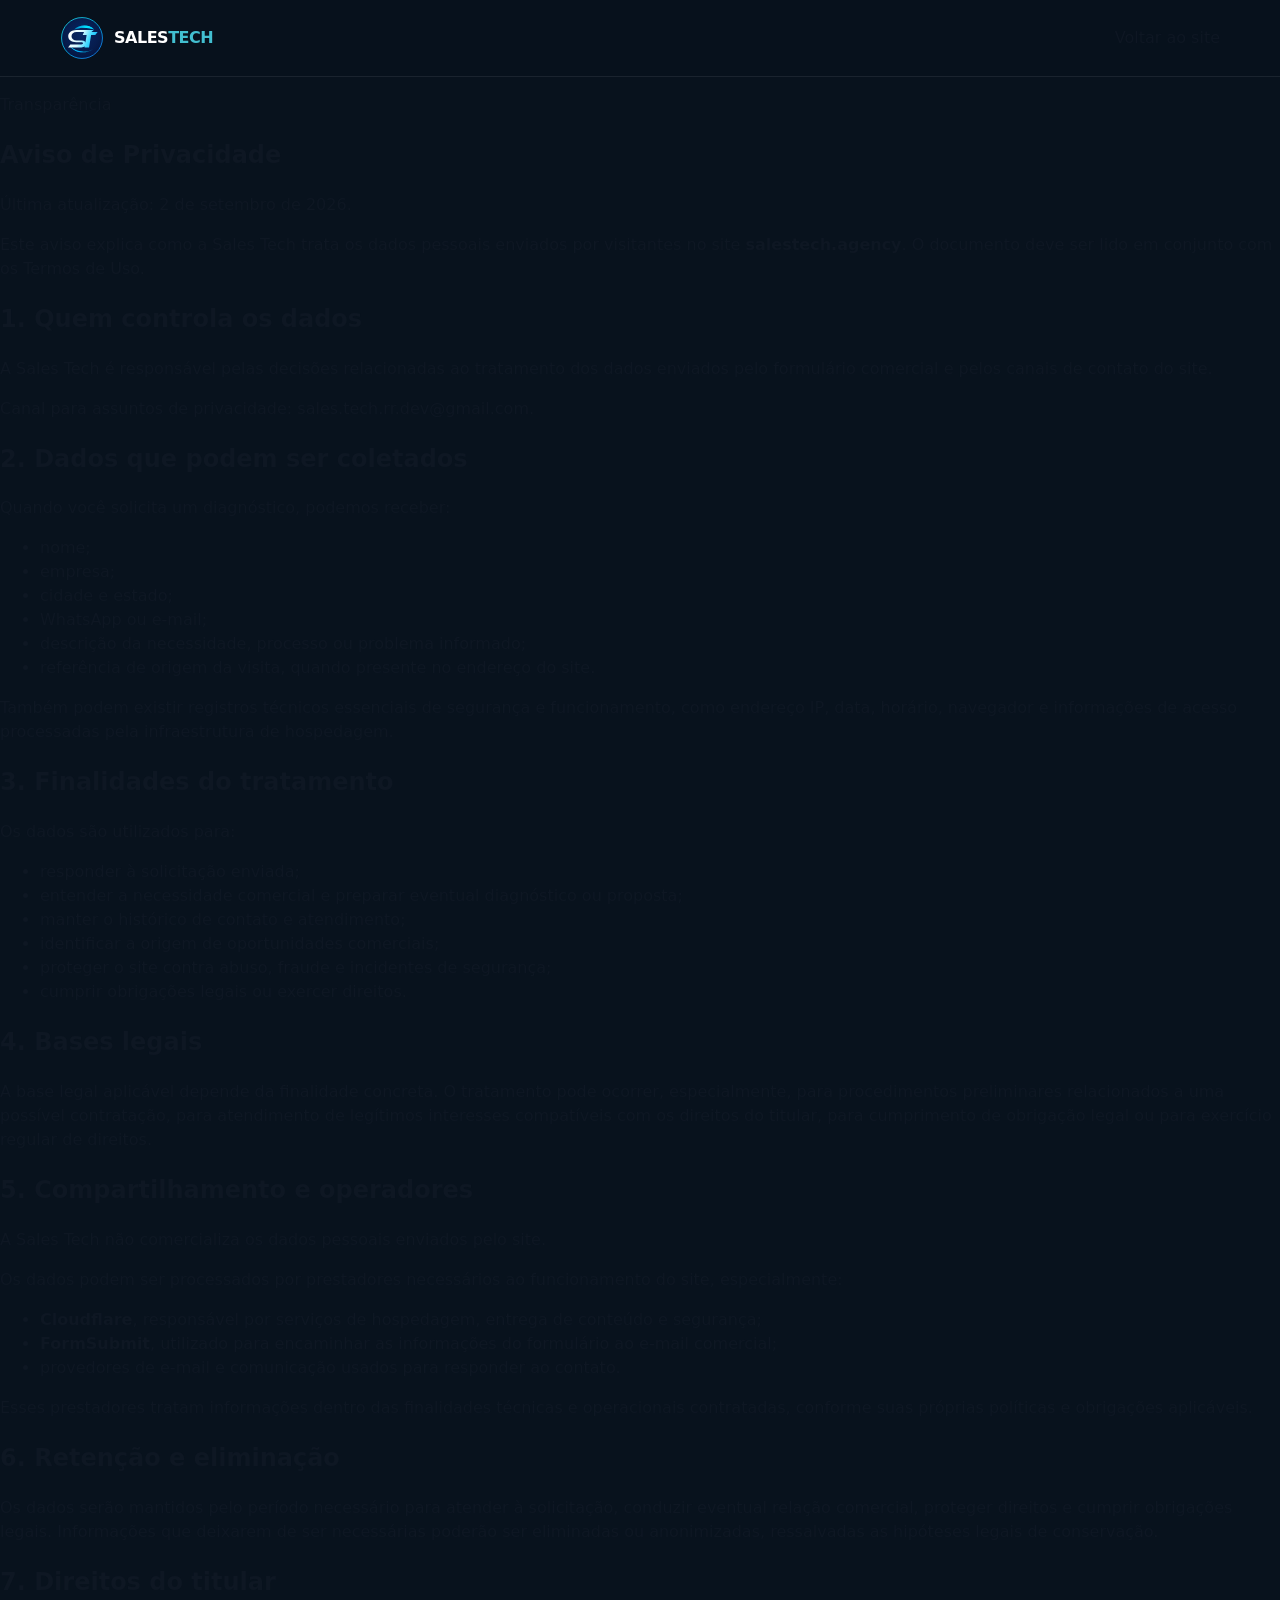
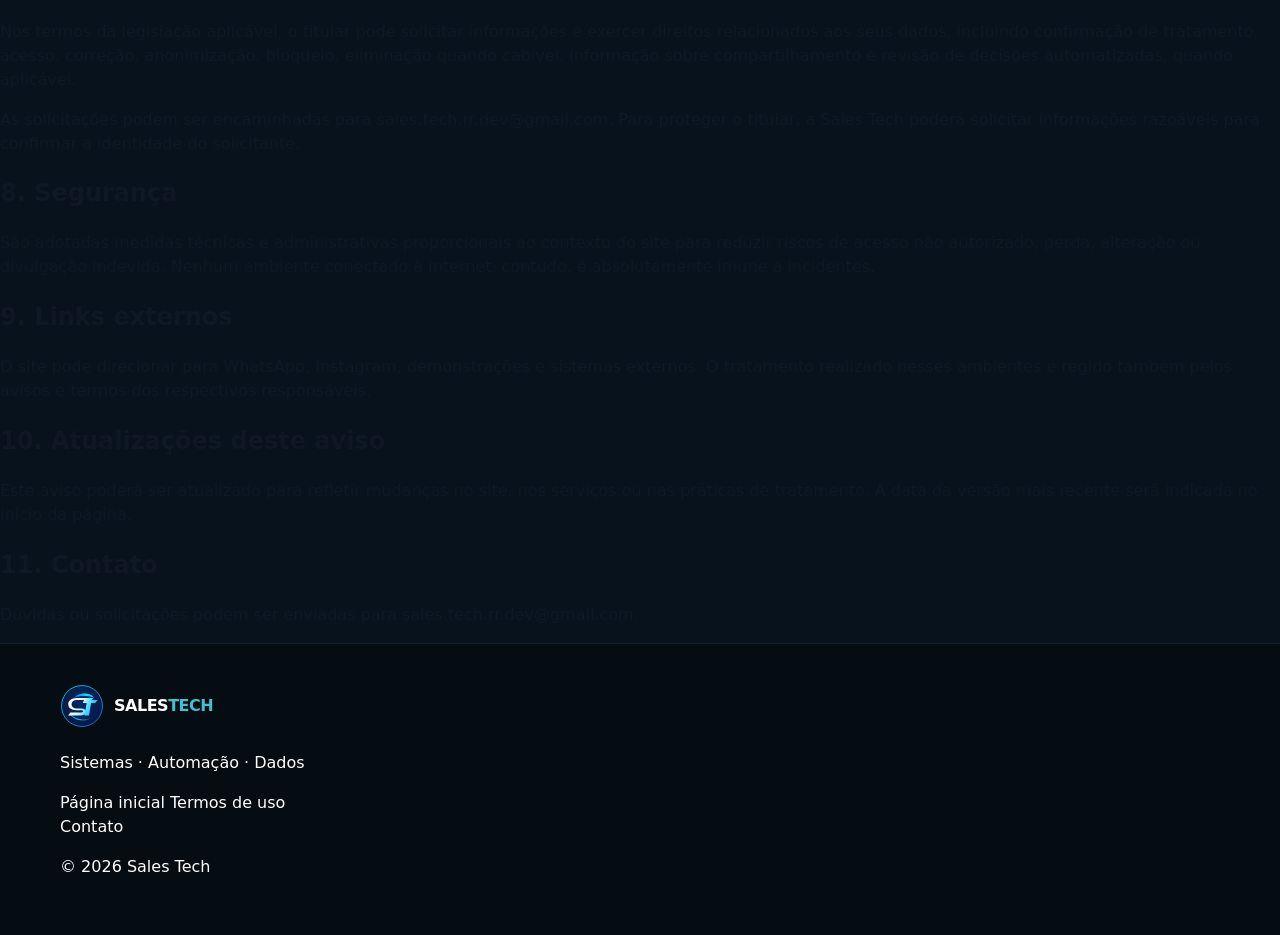
==== privacidade.html @ 94f6710d "feat: add privacy notice for commercial form" ====
<!doctype html>
<html lang="pt-BR">
<head>
  <meta charset="utf-8">
  <meta name="viewport" content="width=device-width,initial-scale=1">
  <title>Aviso de Privacidade — Sales Tech</title>
  <meta name="description" content="Aviso de Privacidade do site da Sales Tech.">
  <meta name="theme-color" content="#07131f">
  <link rel="canonical" href="https://salestech.agency/privacidade.html">
  <link rel="icon" href="assets/logo-st.svg" type="image/svg+xml">
  <link rel="stylesheet" href="styles.css">
</head>
<body class="legal-body">
  <header class="header legal-header">
    <div class="wrap nav">
      <a class="brand" href="index.html" aria-label="Sales Tech — página inicial">
        <span class="brand-logo" aria-hidden="true"></span>
        <span>SALES<span>TECH</span></span>
      </a>
      <a class="legal-back" href="index.html">Voltar ao site</a>
    </div>
  </header>

  <main class="legal-main">
    <article class="legal-content">
      <p class="eyebrow dark-eyebrow">Transparência</p>
      <h1>Aviso de Privacidade</h1>
      <p class="updated">Última atualização: 2 de setembro de 2026.</p>

      <p>Este aviso explica como a Sales Tech trata os dados pessoais enviados por visitantes no site <strong>salestech.agency</strong>. O documento deve ser lido em conjunto com os Termos de Uso.</p>

      <h2>1. Quem controla os dados</h2>
      <p>A Sales Tech é responsável pelas decisões relacionadas ao tratamento dos dados enviados pelo formulário comercial e pelos canais de contato do site.</p>
      <p>Canal para assuntos de privacidade: <a href="mailto:sales.tech.rr.dev@gmail.com">sales.tech.rr.dev@gmail.com</a>.</p>

      <h2>2. Dados que podem ser coletados</h2>
      <p>Quando você solicita um diagnóstico, podemos receber:</p>
      <ul>
        <li>nome;</li>
        <li>empresa;</li>
        <li>cidade e estado;</li>
        <li>WhatsApp ou e-mail;</li>
        <li>descrição da necessidade, processo ou problema informado;</li>
        <li>referência de origem da visita, quando presente no endereço do site.</li>
      </ul>
      <p>Também podem existir registros técnicos essenciais de segurança e funcionamento, como endereço IP, data, horário, navegador e informações de acesso processadas pela infraestrutura de hospedagem.</p>

      <h2>3. Finalidades do tratamento</h2>
      <p>Os dados são utilizados para:</p>
      <ul>
        <li>responder à solicitação enviada;</li>
        <li>entender a necessidade comercial e preparar eventual diagnóstico ou proposta;</li>
        <li>manter o histórico de contato e atendimento;</li>
        <li>identificar a origem de oportunidades comerciais;</li>
        <li>proteger o site contra abuso, fraude e incidentes de segurança;</li>
        <li>cumprir obrigações legais ou exercer direitos.</li>
      </ul>

      <h2>4. Bases legais</h2>
      <p>A base legal aplicável depende da finalidade concreta. O tratamento pode ocorrer, especialmente, para procedimentos preliminares relacionados a uma possível contratação, para atendimento de legítimos interesses compatíveis com os direitos do titular, para cumprimento de obrigação legal ou para exercício regular de direitos.</p>

      <h2>5. Compartilhamento e operadores</h2>
      <p>A Sales Tech não comercializa os dados pessoais enviados pelo site.</p>
      <p>Os dados podem ser processados por prestadores necessários ao funcionamento do site, especialmente:</p>
      <ul>
        <li><strong>Cloudflare</strong>, responsável por serviços de hospedagem, entrega de conteúdo e segurança;</li>
        <li><strong>FormSubmit</strong>, utilizado para encaminhar as informações do formulário ao e-mail comercial;</li>
        <li>provedores de e-mail e comunicação usados para responder ao contato.</li>
      </ul>
      <p>Esses prestadores tratam informações dentro das finalidades técnicas e operacionais contratadas, conforme suas próprias políticas e obrigações aplicáveis.</p>

      <h2>6. Retenção e eliminação</h2>
      <p>Os dados serão mantidos pelo período necessário para atender à solicitação, conduzir eventual relação comercial, proteger direitos e cumprir obrigações legais. Informações que deixarem de ser necessárias poderão ser eliminadas ou anonimizadas, ressalvadas as hipóteses legais de conservação.</p>

      <h2>7. Direitos do titular</h2>
      <p>Nos termos da legislação aplicável, o titular pode solicitar informações e exercer direitos relacionados aos seus dados, incluindo confirmação de tratamento, acesso, correção, anonimização, bloqueio, eliminação quando cabível, informação sobre compartilhamento e revisão de decisões automatizadas, quando aplicável.</p>
      <p>As solicitações podem ser encaminhadas para <a href="mailto:sales.tech.rr.dev@gmail.com">sales.tech.rr.dev@gmail.com</a>. Para proteger o titular, a Sales Tech poderá solicitar informações razoáveis para confirmar a identidade do solicitante.</p>

      <h2>8. Segurança</h2>
      <p>São adotadas medidas técnicas e administrativas proporcionais ao contexto do site para reduzir riscos de acesso não autorizado, perda, alteração ou divulgação indevida. Nenhum ambiente conectado à internet, contudo, é absolutamente imune a incidentes.</p>

      <h2>9. Links externos</h2>
      <p>O site pode direcionar para WhatsApp, Instagram, demonstrações e sistemas externos. O tratamento realizado nesses ambientes é regido também pelos avisos e termos dos respectivos responsáveis.</p>

      <h2>10. Atualizações deste aviso</h2>
      <p>Este aviso poderá ser atualizado para refletir mudanças no site, nos serviços ou nas práticas de tratamento. A data da versão mais recente será indicada no início da página.</p>

      <h2>11. Contato</h2>
      <p>Dúvidas ou solicitações podem ser enviadas para <a href="mailto:sales.tech.rr.dev@gmail.com">sales.tech.rr.dev@gmail.com</a>.</p>
    </article>
  </main>

  <footer>
    <div class="wrap footer-grid">
      <div>
        <a class="brand" href="index.html">
          <span class="brand-logo" aria-hidden="true"></span>
          <span>SALES<span>TECH</span></span>
        </a>
        <p>Sistemas · Automação · Dados</p>
      </div>
      <div class="footer-links">
        <a href="index.html">Página inicial</a>
        <a href="termos.html">Termos de uso</a>
      </div>
      <div class="footer-links">
        <a href="mailto:sales.tech.rr.dev@gmail.com">Contato</a>
      </div>
      <p class="copyright">© <span id="currentYear">2026</span> Sales Tech</p>
    </div>
  </footer>

  <script src="config.js"></script>
  <script src="script.js"></script>
</body>
</html>
---- styles.css ----
:root{--ink:#0e1723;--navy:#08121d;--navy2:#0d1b2a;--paper:#f3f1eb;--paper2:#e9e6de;--white:#fff;--muted:#6d7784;--line:#d2d0c9;--darkline:rgba(255,255,255,.14);--accent:#42bfd0;--wrap:1160px}
*{box-sizing:border-box}html{scroll-behavior:smooth}body{margin:0;font-family:Arial,Helvetica,sans-serif;background:var(--navy);color:var(--ink);line-height:1.5}a{color:inherit;text-decoration:none}.wrap{width:min(calc(100% - 48px),var(--wrap));margin:auto}.header{position:sticky;top:0;z-index:20;background:rgba(8,18,29,.94);border-bottom:1px solid rgba(255,255,255,.08);backdrop-filter:blur(12px)}.nav{height:76px;display:flex;align-items:center;justify-content:space-between}.brand{display:inline-flex;align-items:center;gap:10px;color:white;font-weight:800;letter-spacing:-.03em}.brand>span:last-child span{color:var(--accent)}.brand-logo{display:block;width:44px;height:44px;border-radius:50%;background:url('assets/logo-st.svg?v=20260825-5') center/contain no-repeat;flex:0 0 auto}.brand-logo.large{width:116px;height:116px}nav{display:flex;align-items:center;gap:28px}nav a{color:#c6ced7;font-size:14px}.nav-button{border:1px solid rgba(255,255,255,.24);padding:11px 15px;border-radius:6px;color:white!important}.menu-button{display:none;background:none;border:0;color:white;font-size:24px}
.hero{background:var(--navy);color:white;padding:120px 0 92px}.hero-inner{display:grid;grid-template-columns:1.35fr .65fr;gap:92px;align-items:end}.kicker,.overline{margin:0 0 18px;font-size:12px;letter-spacing:.08em;text-transform:uppercase;font-weight:700}.kicker{color:#96a7b7}.hero h1{font-size:clamp(46px,5.4vw,74px);line-height:1.03;letter-spacing:-.05em;max-width:890px;margin:0 0 28px;font-weight:700}.lead{font-size:20px;color:#aab7c4;max-width:760px;margin:0}.actions{display:flex;align-items:center;gap:24px;margin-top:36px}.btn{display:inline-flex;align-items:center;justify-content:center;min-height:48px;padding:0 18px;border-radius:5px;font-weight:700;font-size:14px;border:0}.primary{background:white;color:#0b1621}.btn.text{padding:0;color:#c9d3dc;background:none}.hero-side{border-top:1px solid var(--darkline)}.side-title{font-size:12px;text-transform:uppercase;letter-spacing:.08em;color:#74889a;margin:0;padding:18px 0}.side-row{padding:20px 0;border-top:1px solid var(--darkline)}.side-row strong,.side-row span{display:block}.side-row strong{font-size:15px;margin-bottom:6px}.side-row span{color:#8fa0af;font-size:13px}
.statement{background:#102030;color:white;border-top:1px solid var(--darkline);border-bottom:1px solid var(--darkline)}.statement p{margin:0;padding:24px 0;font-size:18px}.statement span{color:#9db0c0}
.light{background:var(--paper);padding:108px 0}.dark{background:var(--navy);color:white;padding:108px 0}.compact{padding:88px 0}.section-grid{display:grid;grid-template-columns:.75fr 1.25fr;gap:100px}.section-intro h2,.section-top h2,.about-copy h2,.instagram h2,.contact h2{font-size:clamp(36px,4vw,56px);line-height:1.05;letter-spacing:-.045em;margin:0 0 22px}.section-intro>p:last-child,.about-copy p,.instagram p,.contact>div>p{color:#66717d;font-size:17px;max-width:590px}.dark .overline,.about-copy .overline{color:#7f95a8}.dark .section-top h2,.about-copy h2{color:white}.dark .section-note,.about-copy p{color:#8fa1b1}
.service-list{border-top:1px solid #bcb9b2}.service-list article{display:grid;grid-template-columns:260px 1fr;gap:36px;padding:28px 0;border-bottom:1px solid #bcb9b2}.service-list h3{font-size:22px;margin:0;letter-spacing:-.02em}.service-list p{margin:0;color:#636d78}
.section-top{display:grid;grid-template-columns:1fr .7fr;gap:70px;align-items:end;margin-bottom:66px}.section-note{margin:0;font-size:15px;max-width:500px;justify-self:end}.case-list{border-top:1px solid var(--darkline)}.case{padding:38px 0;border-bottom:1px solid var(--darkline);display:grid;grid-template-columns:.8fr 1.2fr;column-gap:80px}.case-head{grid-column:1;grid-row:1 / span 3}.case-head h3{font-size:34px;letter-spacing:-.035em;margin:8px 0 16px}.case-type{color:#8499aa;font-size:12px;text-transform:uppercase;letter-spacing:.08em}.status{display:inline-block;color:#b7c4cf;font-size:12px}.case>p{grid-column:2;margin:0;color:#93a4b2;font-size:17px;max-width:650px}.case-tags{grid-column:2;display:flex;gap:8px;flex-wrap:wrap;margin-top:24px}.case-tags span{font-size:12px;color:#c6d1d9;padding-right:16px}.other-projects{display:grid;grid-template-columns:.8fr 1.2fr;gap:80px;padding-top:42px}.other-projects>p{margin:0;color:#8499aa}.other-projects>div{display:grid;gap:12px;color:#d4dbe1}
.process-list{border-top:1px solid #bcb9b2}.process-list article{display:grid;grid-template-columns:88px 190px 1fr;gap:28px;align-items:start;padding:25px 0;border-bottom:1px solid #bcb9b2}.process-list span{font-size:12px;color:#77808a}.process-list h3{font-size:19px;margin:0}.process-list p{margin:0;color:#66717d}
.about-grid{display:grid;grid-template-columns:.75fr 1.25fr;gap:100px;align-items:center}.about-brand{display:flex;align-items:center;gap:24px}.about-brand h2{font-size:34px;margin:0;color:white;letter-spacing:-.03em}.about-brand p{margin:5px 0 0;color:#879aaa;font-size:13px}.about-copy p{max-width:690px}
.instagram{background:#dceff2;padding:56px 0}.instagram-inner{display:flex;align-items:end;justify-content:space-between;gap:40px}.instagram h2{font-size:38px;margin-bottom:10px}.instagram p{margin:0;max-width:640px}.dark-btn{background:#0a1621;color:white}
.contact{background:var(--paper);padding:110px 0}.contact-grid{display:grid;grid-template-columns:.8fr 1.2fr;gap:90px}.email{display:inline-block;margin-top:22px;font-weight:700;border-bottom:1px solid currentColor}form{border-top:1px solid #bcb9b2;padding-top:24px}.form-row{display:grid;grid-template-columns:1fr 1fr;gap:18px}label{font-size:13px;color:#4f5a65;display:block;margin-bottom:16px}input,textarea{width:100%;margin-top:8px;border:1px solid #c4c1ba;background:#faf9f6;border-radius:4px;padding:13px 12px;font:inherit;color:#111b26}textarea{resize:vertical}.submit{background:#0a1621;color:white;margin-top:2px}.form-note{font-size:12px;color:#7b838b;margin-top:12px}
footer{background:#050c12;color:white;border-top:1px solid rgba(255,255,255,.08);padding:40px 0}.footer-inner{display:grid;grid-template-columns:1fr auto auto;gap:44px;align-items:center}.footer-inner>div{display:flex;gap:22px}.footer-inner>div a{color:#9bacba;font-size:13px}.footer-inner p{margin:0;color:#728391;font-size:12px}
@media(max-width:900px){nav{display:none}.menu-button{display:block}.hero-inner,.section-grid,.section-top,.about-grid,.contact-grid{grid-template-columns:1fr;gap:48px}.hero{padding-top:92px}.hero-side{max-width:720px}.service-list article{grid-template-columns:1fr;gap:8px}.case{grid-template-columns:1fr;gap:12px}.case-head,.case>p,.case-tags{grid-column:auto;grid-row:auto}.other-projects{grid-template-columns:1fr;gap:18px}.process-list article{grid-template-columns:70px 1fr;gap:12px}.process-list p{grid-column:2}.instagram-inner{align-items:flex-start;flex-direction:column}}
@media(max-width:600px){.wrap{width:min(calc(100% - 28px),var(--wrap))}.nav{height:68px}.brand-logo{width:38px;height:38px}.hero{padding:74px 0 64px}.hero h1{font-size:42px}.lead{font-size:17px}.actions{align-items:flex-start;flex-direction:column;gap:10px}.statement p{font-size:15px}.light,.dark{padding:76px 0}.section-intro h2,.section-top h2,.about-copy h2,.contact h2{font-size:38px}.case-head h3{font-size:28px}.case>p{font-size:15px}.process-list article{grid-template-columns:1fr}.process-list p{grid-column:auto}.about-brand{align-items:flex-start;flex-direction:column}.brand-logo.large{width:94px;height:94px}.instagram{padding:48px 0}.contact{padding:76px 0}.form-row{grid-template-columns:1fr}.footer-inner{grid-template-columns:1fr;gap:24px}.footer-inner>div{flex-wrap:wrap}}

@media(max-width:900px){nav.open{display:flex;position:absolute;left:14px;right:14px;top:70px;flex-direction:column;align-items:stretch;gap:0;padding:12px;background:#0b1825;border:1px solid rgba(255,255,255,.12);box-shadow:0 22px 60px rgba(0,0,0,.35)}nav.open a{padding:12px 10px}.nav-button{margin-top:6px;text-align:center}body.menu-open{overflow:hidden}}

/* V5.1 polish */
body{font-family:"Segoe UI",Aptos,system-ui,-apple-system,BlinkMacSystemFont,sans-serif}
a,button,input,textarea{outline:none}a:focus-visible,button:focus-visible,input:focus-visible,textarea:focus-visible{outline:3px solid rgba(66,191,208,.45);outline-offset:3px}.menu-button{cursor:pointer}.btn,.nav-button{transition:background-color .18s ease,color .18s ease,border-color .18s ease,transform .18s ease}.btn:hover,.nav-button:hover{transform:translateY(-1px)}input,textarea{transition:border-color .15s ease,box-shadow .15s ease}input:focus,textarea:focus{border-color:#7aaeb5;box-shadow:0 0 0 3px rgba(66,191,208,.10)}
@media(prefers-reduced-motion:reduce){html{scroll-behavior:auto}.btn,.nav-button,input,textarea{transition:none}}
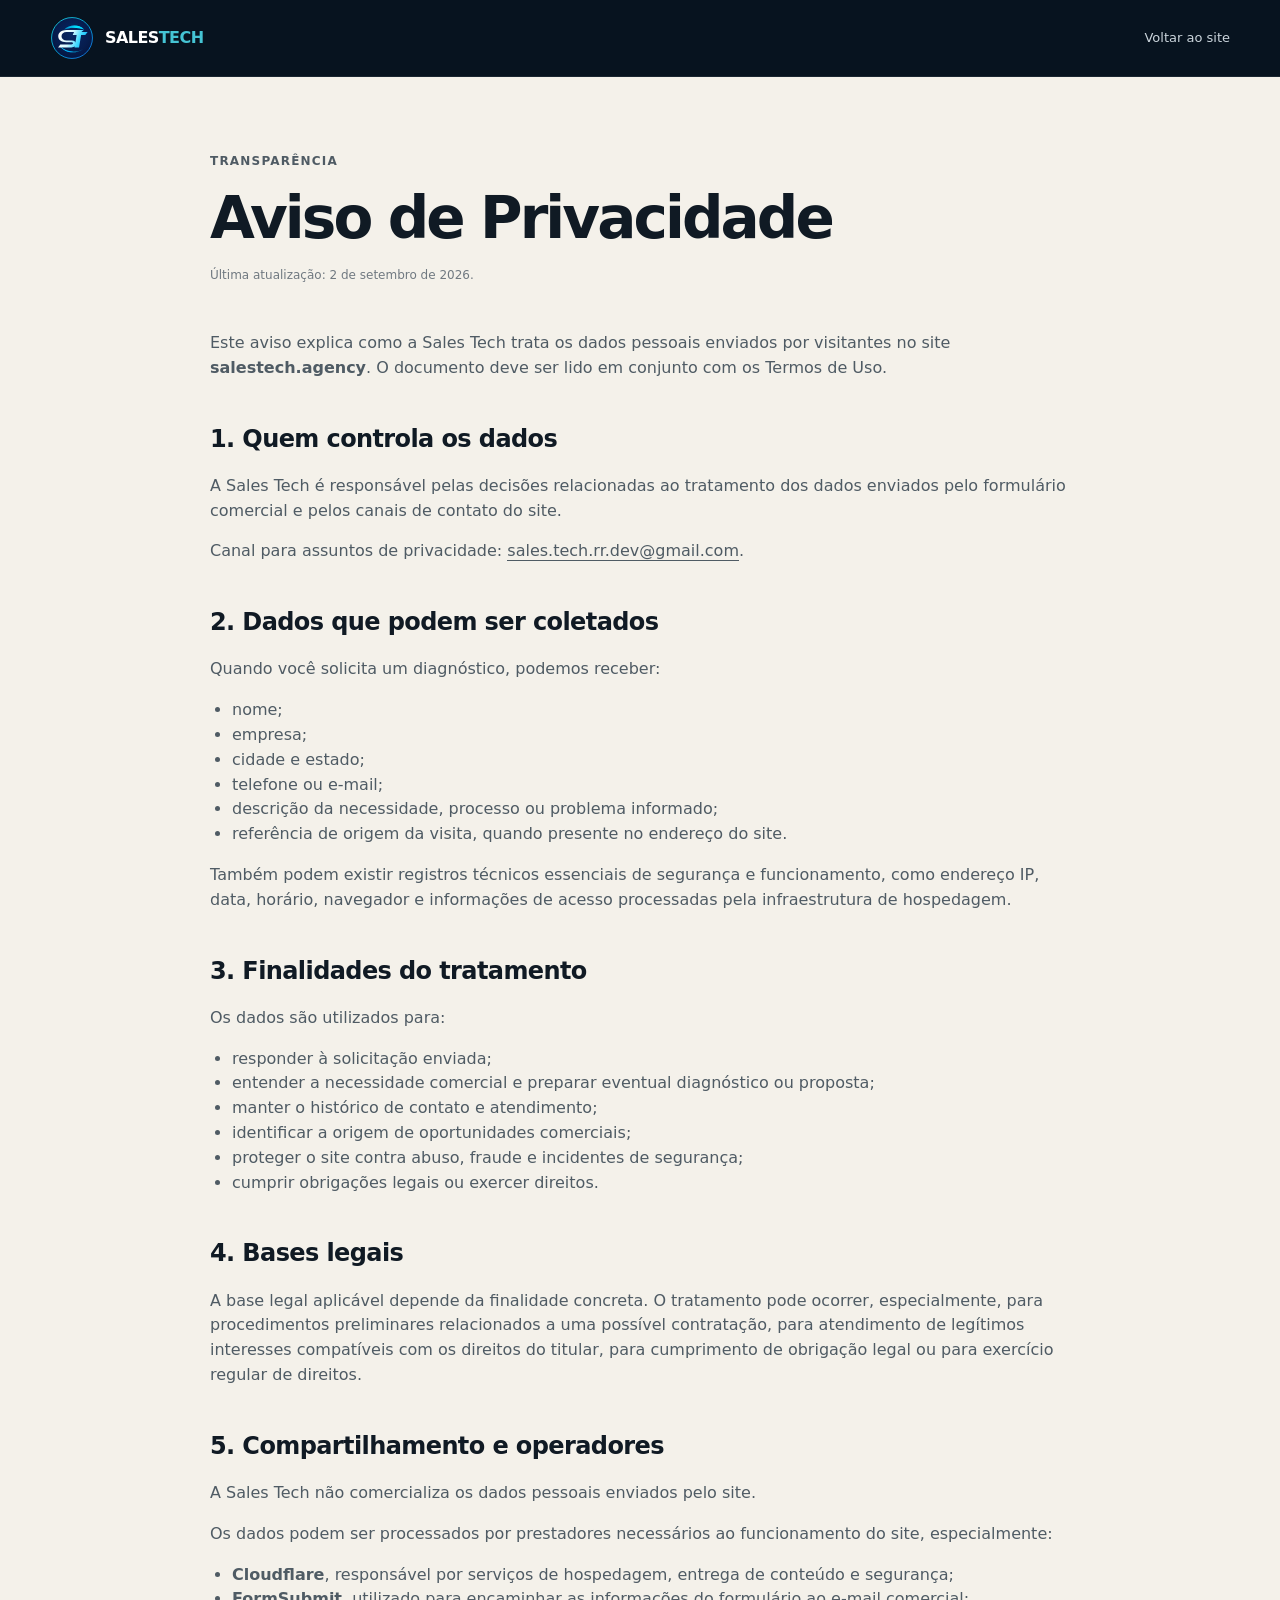
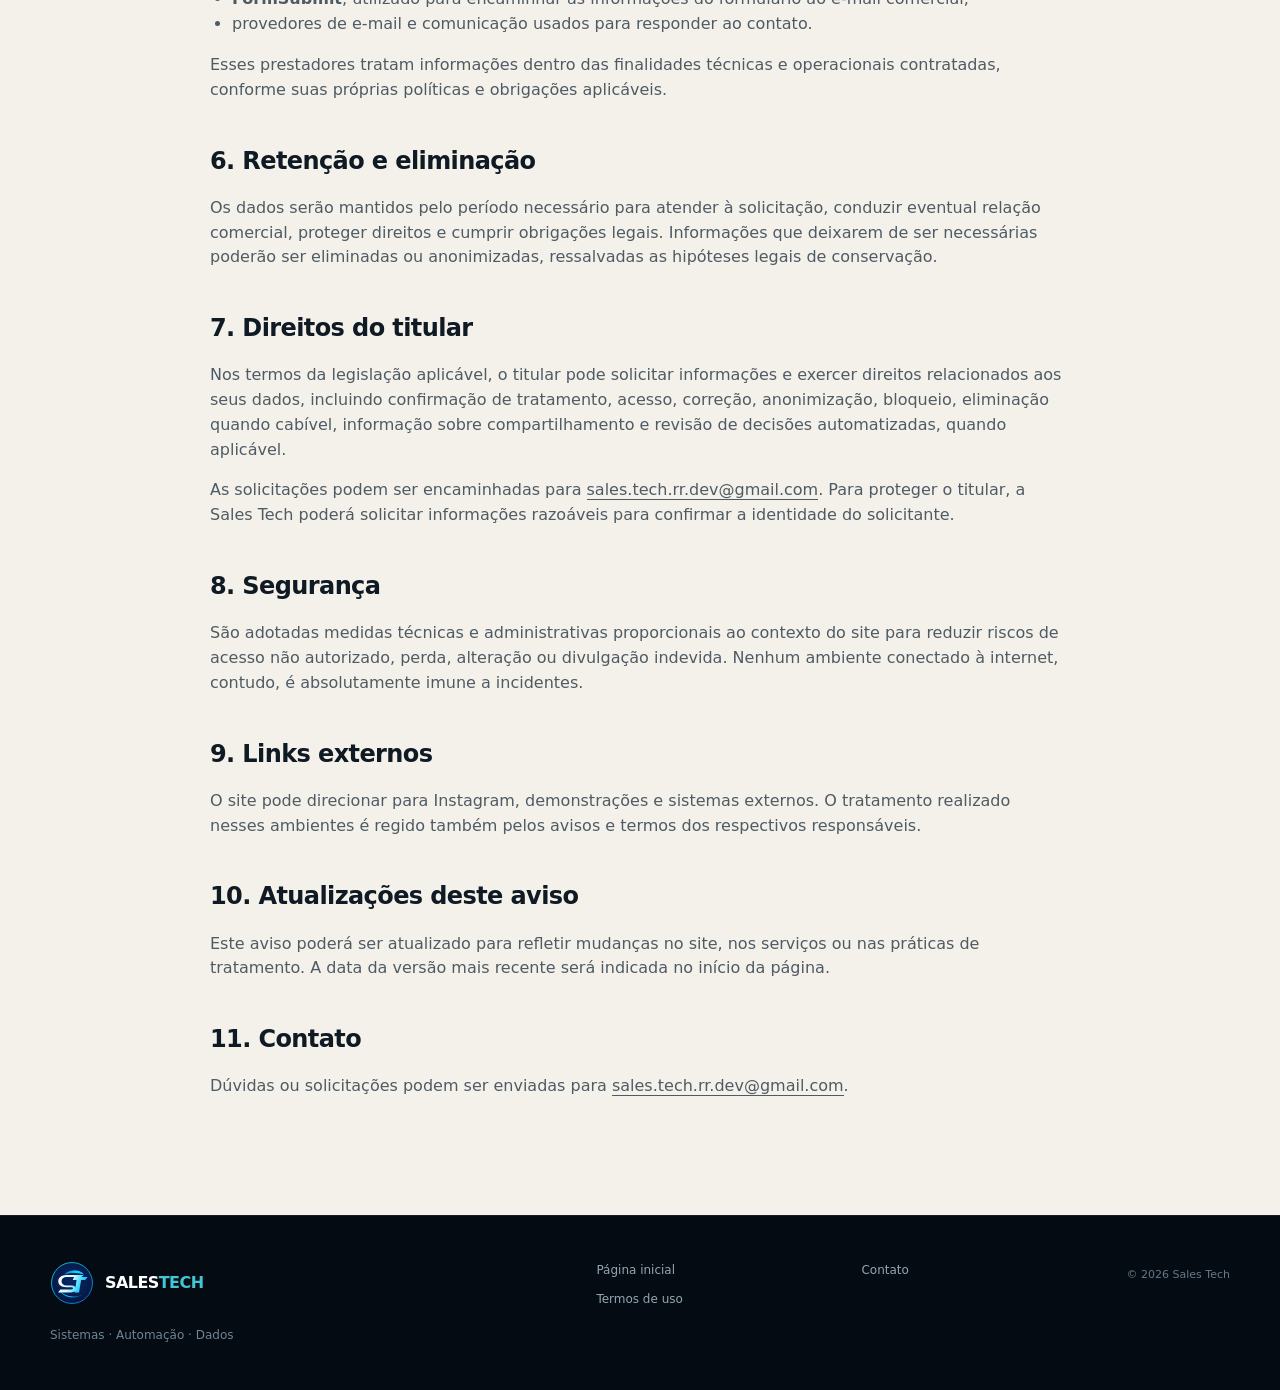
==== commit bbd7b5fb: "docs: align privacy notice with email and form channels" ====
--- a/privacidade.html
+++ b/privacidade.html
@@ -39,7 +39,7 @@
         <li>nome;</li>
         <li>empresa;</li>
         <li>cidade e estado;</li>
-        <li>WhatsApp ou e-mail;</li>
+        <li>telefone ou e-mail;</li>
         <li>descrição da necessidade, processo ou problema informado;</li>
         <li>referência de origem da visita, quando presente no endereço do site.</li>
       </ul>
@@ -80,7 +80,7 @@
       <p>São adotadas medidas técnicas e administrativas proporcionais ao contexto do site para reduzir riscos de acesso não autorizado, perda, alteração ou divulgação indevida. Nenhum ambiente conectado à internet, contudo, é absolutamente imune a incidentes.</p>
 
       <h2>9. Links externos</h2>
-      <p>O site pode direcionar para WhatsApp, Instagram, demonstrações e sistemas externos. O tratamento realizado nesses ambientes é regido também pelos avisos e termos dos respectivos responsáveis.</p>
+      <p>O site pode direcionar para Instagram, demonstrações e sistemas externos. O tratamento realizado nesses ambientes é regido também pelos avisos e termos dos respectivos responsáveis.</p>
 
       <h2>10. Atualizações deste aviso</h2>
       <p>Este aviso poderá ser atualizado para refletir mudanças no site, nos serviços ou nas práticas de tratamento. A data da versão mais recente será indicada no início da página.</p>
--- a/styles.css
+++ b/styles.css
@@ -1,21 +1,1504 @@
-:root{--ink:#0e1723;--navy:#08121d;--navy2:#0d1b2a;--paper:#f3f1eb;--paper2:#e9e6de;--white:#fff;--muted:#6d7784;--line:#d2d0c9;--darkline:rgba(255,255,255,.14);--accent:#42bfd0;--wrap:1160px}
-*{box-sizing:border-box}html{scroll-behavior:smooth}body{margin:0;font-family:Arial,Helvetica,sans-serif;background:var(--navy);color:var(--ink);line-height:1.5}a{color:inherit;text-decoration:none}.wrap{width:min(calc(100% - 48px),var(--wrap));margin:auto}.header{position:sticky;top:0;z-index:20;background:rgba(8,18,29,.94);border-bottom:1px solid rgba(255,255,255,.08);backdrop-filter:blur(12px)}.nav{height:76px;display:flex;align-items:center;justify-content:space-between}.brand{display:inline-flex;align-items:center;gap:10px;color:white;font-weight:800;letter-spacing:-.03em}.brand>span:last-child span{color:var(--accent)}.brand-logo{display:block;width:44px;height:44px;border-radius:50%;background:url('assets/logo-st.svg?v=20260825-5') center/contain no-repeat;flex:0 0 auto}.brand-logo.large{width:116px;height:116px}nav{display:flex;align-items:center;gap:28px}nav a{color:#c6ced7;font-size:14px}.nav-button{border:1px solid rgba(255,255,255,.24);padding:11px 15px;border-radius:6px;color:white!important}.menu-button{display:none;background:none;border:0;color:white;font-size:24px}
-.hero{background:var(--navy);color:white;padding:120px 0 92px}.hero-inner{display:grid;grid-template-columns:1.35fr .65fr;gap:92px;align-items:end}.kicker,.overline{margin:0 0 18px;font-size:12px;letter-spacing:.08em;text-transform:uppercase;font-weight:700}.kicker{color:#96a7b7}.hero h1{font-size:clamp(46px,5.4vw,74px);line-height:1.03;letter-spacing:-.05em;max-width:890px;margin:0 0 28px;font-weight:700}.lead{font-size:20px;color:#aab7c4;max-width:760px;margin:0}.actions{display:flex;align-items:center;gap:24px;margin-top:36px}.btn{display:inline-flex;align-items:center;justify-content:center;min-height:48px;padding:0 18px;border-radius:5px;font-weight:700;font-size:14px;border:0}.primary{background:white;color:#0b1621}.btn.text{padding:0;color:#c9d3dc;background:none}.hero-side{border-top:1px solid var(--darkline)}.side-title{font-size:12px;text-transform:uppercase;letter-spacing:.08em;color:#74889a;margin:0;padding:18px 0}.side-row{padding:20px 0;border-top:1px solid var(--darkline)}.side-row strong,.side-row span{display:block}.side-row strong{font-size:15px;margin-bottom:6px}.side-row span{color:#8fa0af;font-size:13px}
-.statement{background:#102030;color:white;border-top:1px solid var(--darkline);border-bottom:1px solid var(--darkline)}.statement p{margin:0;padding:24px 0;font-size:18px}.statement span{color:#9db0c0}
-.light{background:var(--paper);padding:108px 0}.dark{background:var(--navy);color:white;padding:108px 0}.compact{padding:88px 0}.section-grid{display:grid;grid-template-columns:.75fr 1.25fr;gap:100px}.section-intro h2,.section-top h2,.about-copy h2,.instagram h2,.contact h2{font-size:clamp(36px,4vw,56px);line-height:1.05;letter-spacing:-.045em;margin:0 0 22px}.section-intro>p:last-child,.about-copy p,.instagram p,.contact>div>p{color:#66717d;font-size:17px;max-width:590px}.dark .overline,.about-copy .overline{color:#7f95a8}.dark .section-top h2,.about-copy h2{color:white}.dark .section-note,.about-copy p{color:#8fa1b1}
-.service-list{border-top:1px solid #bcb9b2}.service-list article{display:grid;grid-template-columns:260px 1fr;gap:36px;padding:28px 0;border-bottom:1px solid #bcb9b2}.service-list h3{font-size:22px;margin:0;letter-spacing:-.02em}.service-list p{margin:0;color:#636d78}
-.section-top{display:grid;grid-template-columns:1fr .7fr;gap:70px;align-items:end;margin-bottom:66px}.section-note{margin:0;font-size:15px;max-width:500px;justify-self:end}.case-list{border-top:1px solid var(--darkline)}.case{padding:38px 0;border-bottom:1px solid var(--darkline);display:grid;grid-template-columns:.8fr 1.2fr;column-gap:80px}.case-head{grid-column:1;grid-row:1 / span 3}.case-head h3{font-size:34px;letter-spacing:-.035em;margin:8px 0 16px}.case-type{color:#8499aa;font-size:12px;text-transform:uppercase;letter-spacing:.08em}.status{display:inline-block;color:#b7c4cf;font-size:12px}.case>p{grid-column:2;margin:0;color:#93a4b2;font-size:17px;max-width:650px}.case-tags{grid-column:2;display:flex;gap:8px;flex-wrap:wrap;margin-top:24px}.case-tags span{font-size:12px;color:#c6d1d9;padding-right:16px}.other-projects{display:grid;grid-template-columns:.8fr 1.2fr;gap:80px;padding-top:42px}.other-projects>p{margin:0;color:#8499aa}.other-projects>div{display:grid;gap:12px;color:#d4dbe1}
-.process-list{border-top:1px solid #bcb9b2}.process-list article{display:grid;grid-template-columns:88px 190px 1fr;gap:28px;align-items:start;padding:25px 0;border-bottom:1px solid #bcb9b2}.process-list span{font-size:12px;color:#77808a}.process-list h3{font-size:19px;margin:0}.process-list p{margin:0;color:#66717d}
-.about-grid{display:grid;grid-template-columns:.75fr 1.25fr;gap:100px;align-items:center}.about-brand{display:flex;align-items:center;gap:24px}.about-brand h2{font-size:34px;margin:0;color:white;letter-spacing:-.03em}.about-brand p{margin:5px 0 0;color:#879aaa;font-size:13px}.about-copy p{max-width:690px}
-.instagram{background:#dceff2;padding:56px 0}.instagram-inner{display:flex;align-items:end;justify-content:space-between;gap:40px}.instagram h2{font-size:38px;margin-bottom:10px}.instagram p{margin:0;max-width:640px}.dark-btn{background:#0a1621;color:white}
-.contact{background:var(--paper);padding:110px 0}.contact-grid{display:grid;grid-template-columns:.8fr 1.2fr;gap:90px}.email{display:inline-block;margin-top:22px;font-weight:700;border-bottom:1px solid currentColor}form{border-top:1px solid #bcb9b2;padding-top:24px}.form-row{display:grid;grid-template-columns:1fr 1fr;gap:18px}label{font-size:13px;color:#4f5a65;display:block;margin-bottom:16px}input,textarea{width:100%;margin-top:8px;border:1px solid #c4c1ba;background:#faf9f6;border-radius:4px;padding:13px 12px;font:inherit;color:#111b26}textarea{resize:vertical}.submit{background:#0a1621;color:white;margin-top:2px}.form-note{font-size:12px;color:#7b838b;margin-top:12px}
-footer{background:#050c12;color:white;border-top:1px solid rgba(255,255,255,.08);padding:40px 0}.footer-inner{display:grid;grid-template-columns:1fr auto auto;gap:44px;align-items:center}.footer-inner>div{display:flex;gap:22px}.footer-inner>div a{color:#9bacba;font-size:13px}.footer-inner p{margin:0;color:#728391;font-size:12px}
-@media(max-width:900px){nav{display:none}.menu-button{display:block}.hero-inner,.section-grid,.section-top,.about-grid,.contact-grid{grid-template-columns:1fr;gap:48px}.hero{padding-top:92px}.hero-side{max-width:720px}.service-list article{grid-template-columns:1fr;gap:8px}.case{grid-template-columns:1fr;gap:12px}.case-head,.case>p,.case-tags{grid-column:auto;grid-row:auto}.other-projects{grid-template-columns:1fr;gap:18px}.process-list article{grid-template-columns:70px 1fr;gap:12px}.process-list p{grid-column:2}.instagram-inner{align-items:flex-start;flex-direction:column}}
-@media(max-width:600px){.wrap{width:min(calc(100% - 28px),var(--wrap))}.nav{height:68px}.brand-logo{width:38px;height:38px}.hero{padding:74px 0 64px}.hero h1{font-size:42px}.lead{font-size:17px}.actions{align-items:flex-start;flex-direction:column;gap:10px}.statement p{font-size:15px}.light,.dark{padding:76px 0}.section-intro h2,.section-top h2,.about-copy h2,.contact h2{font-size:38px}.case-head h3{font-size:28px}.case>p{font-size:15px}.process-list article{grid-template-columns:1fr}.process-list p{grid-column:auto}.about-brand{align-items:flex-start;flex-direction:column}.brand-logo.large{width:94px;height:94px}.instagram{padding:48px 0}.contact{padding:76px 0}.form-row{grid-template-columns:1fr}.footer-inner{grid-template-columns:1fr;gap:24px}.footer-inner>div{flex-wrap:wrap}}
-
-@media(max-width:900px){nav.open{display:flex;position:absolute;left:14px;right:14px;top:70px;flex-direction:column;align-items:stretch;gap:0;padding:12px;background:#0b1825;border:1px solid rgba(255,255,255,.12);box-shadow:0 22px 60px rgba(0,0,0,.35)}nav.open a{padding:12px 10px}.nav-button{margin-top:6px;text-align:center}body.menu-open{overflow:hidden}}
-
-/* V5.1 polish */
-body{font-family:"Segoe UI",Aptos,system-ui,-apple-system,BlinkMacSystemFont,sans-serif}
-a,button,input,textarea{outline:none}a:focus-visible,button:focus-visible,input:focus-visible,textarea:focus-visible{outline:3px solid rgba(66,191,208,.45);outline-offset:3px}.menu-button{cursor:pointer}.btn,.nav-button{transition:background-color .18s ease,color .18s ease,border-color .18s ease,transform .18s ease}.btn:hover,.nav-button:hover{transform:translateY(-1px)}input,textarea{transition:border-color .15s ease,box-shadow .15s ease}input:focus,textarea:focus{border-color:#7aaeb5;box-shadow:0 0 0 3px rgba(66,191,208,.10)}
-@media(prefers-reduced-motion:reduce){html{scroll-behavior:auto}.btn,.nav-button,input,textarea{transition:none}}
+:root {
+  --navy: #07131f;
+  --navy-2: #0b1d2d;
+  --navy-3: #10283c;
+  --paper: #f4f1ea;
+  --paper-2: #ebe6dc;
+  --white: #ffffff;
+  --ink: #101a24;
+  --muted: #66717d;
+  --muted-dark: #91a3b2;
+  --line: #d5d0c6;
+  --dark-line: rgba(255, 255, 255, .13);
+  --accent: #45c4d4;
+  --accent-dark: #1a7d8b;
+  --whatsapp: #1fa855;
+  --wrap: 1180px;
+  --shadow: 0 24px 70px rgba(1, 10, 18, .16);
+}
+
+* {
+  box-sizing: border-box;
+}
+
+html {
+  scroll-behavior: smooth;
+}
+
+body {
+  margin: 0;
+  background: var(--navy);
+  color: var(--ink);
+  font-family: "Segoe UI", Aptos, system-ui, -apple-system, BlinkMacSystemFont, sans-serif;
+  line-height: 1.55;
+  text-rendering: optimizeLegibility;
+}
+
+body.menu-open,
+body.modal-open {
+  overflow: hidden;
+}
+
+a {
+  color: inherit;
+  text-decoration: none;
+}
+
+button,
+input,
+textarea {
+  font: inherit;
+}
+
+button {
+  cursor: pointer;
+}
+
+img,
+svg {
+  display: block;
+  max-width: 100%;
+}
+
+.wrap {
+  width: min(calc(100% - 48px), var(--wrap));
+  margin-inline: auto;
+}
+
+.skip-link {
+  position: fixed;
+  z-index: 1000;
+  top: 10px;
+  left: 10px;
+  padding: 10px 14px;
+  border-radius: 5px;
+  background: var(--white);
+  color: var(--navy);
+  font-weight: 700;
+  transform: translateY(-150%);
+  transition: transform .18s ease;
+}
+
+.skip-link:focus {
+  transform: translateY(0);
+}
+
+.header {
+  position: sticky;
+  z-index: 50;
+  top: 0;
+  border-bottom: 1px solid rgba(255, 255, 255, .08);
+  background: rgba(7, 19, 31, .93);
+  backdrop-filter: blur(14px);
+}
+
+.header.scrolled {
+  box-shadow: 0 12px 34px rgba(0, 0, 0, .18);
+}
+
+.nav {
+  position: relative;
+  display: flex;
+  min-height: 76px;
+  align-items: center;
+  justify-content: space-between;
+  gap: 28px;
+}
+
+.brand {
+  display: inline-flex;
+  align-items: center;
+  gap: 11px;
+  color: var(--white);
+  font-size: 16px;
+  font-weight: 850;
+  letter-spacing: -.035em;
+}
+
+.brand > span:last-child span {
+  color: var(--accent);
+}
+
+.brand-logo {
+  display: block;
+  width: 44px;
+  height: 44px;
+  flex: 0 0 auto;
+  border-radius: 50%;
+  background: url("assets/logo-st.svg?v=20260902") center / contain no-repeat;
+}
+
+.brand-logo.large {
+  width: 116px;
+  height: 116px;
+}
+
+nav {
+  display: flex;
+  align-items: center;
+  gap: 24px;
+}
+
+nav a {
+  color: #c6d0d8;
+  font-size: 13px;
+  font-weight: 600;
+  transition: color .18s ease;
+}
+
+nav a:hover {
+  color: var(--white);
+}
+
+.nav-button {
+  min-height: 42px;
+  padding: 0 15px;
+  border: 1px solid rgba(255, 255, 255, .25);
+  border-radius: 6px;
+  display: inline-flex;
+  align-items: center;
+  justify-content: center;
+  color: var(--white);
+}
+
+.nav-button:hover {
+  border-color: var(--accent);
+  background: rgba(69, 196, 212, .09);
+}
+
+.menu-button {
+  display: none;
+  width: 44px;
+  height: 44px;
+  border: 0;
+  border-radius: 6px;
+  background: transparent;
+  color: var(--white);
+  font-size: 24px;
+}
+
+.eyebrow {
+  margin: 0 0 17px;
+  color: #86a0b3;
+  font-size: 12px;
+  font-weight: 800;
+  letter-spacing: .1em;
+  text-transform: uppercase;
+}
+
+.dark-eyebrow {
+  color: var(--accent-dark);
+}
+
+.hero {
+  overflow: hidden;
+  padding: 116px 0 94px;
+  background:
+    radial-gradient(circle at 78% 18%, rgba(69, 196, 212, .12), transparent 29%),
+    linear-gradient(180deg, #07131f 0%, #081725 100%);
+  color: var(--white);
+}
+
+.hero-grid {
+  display: grid;
+  grid-template-columns: minmax(0, 1.35fr) minmax(310px, .65fr);
+  align-items: end;
+  gap: 88px;
+}
+
+.hero h1 {
+  max-width: 900px;
+  margin: 0 0 27px;
+  font-size: clamp(48px, 5.25vw, 74px);
+  font-weight: 720;
+  letter-spacing: -.055em;
+  line-height: 1.02;
+}
+
+.lead {
+  max-width: 760px;
+  margin: 0;
+  color: #a8b7c3;
+  font-size: 20px;
+}
+
+.actions {
+  display: flex;
+  align-items: center;
+  flex-wrap: wrap;
+  gap: 13px;
+  margin-top: 34px;
+}
+
+.btn {
+  display: inline-flex;
+  min-height: 49px;
+  align-items: center;
+  justify-content: center;
+  padding: 0 19px;
+  border: 1px solid transparent;
+  border-radius: 6px;
+  font-size: 14px;
+  font-weight: 750;
+  transition: transform .18s ease, background-color .18s ease, color .18s ease, border-color .18s ease;
+}
+
+.btn:hover {
+  transform: translateY(-1px);
+}
+
+.btn.primary {
+  background: var(--white);
+  color: var(--navy);
+}
+
+.btn.primary:hover {
+  background: #eafcff;
+}
+
+.btn.secondary,
+.btn.ghost {
+  border-color: rgba(255, 255, 255, .22);
+  background: transparent;
+  color: var(--white);
+}
+
+.btn.secondary:hover,
+.btn.ghost:hover {
+  border-color: var(--accent);
+}
+
+.btn.dark-button,
+.dark-button {
+  background: var(--navy);
+  color: var(--white);
+}
+
+.btn.submit {
+  background: var(--navy);
+  color: var(--white);
+}
+
+.btn:disabled {
+  cursor: wait;
+  opacity: .7;
+  transform: none;
+}
+
+.hero-points {
+  display: flex;
+  flex-wrap: wrap;
+  gap: 9px 20px;
+  margin-top: 35px;
+  color: #8296a6;
+  font-size: 12px;
+}
+
+.hero-points span {
+  display: inline-flex;
+  align-items: center;
+  gap: 8px;
+}
+
+.hero-points span::before {
+  width: 5px;
+  height: 5px;
+  border-radius: 50%;
+  background: var(--accent);
+  content: "";
+}
+
+.hero-product {
+  padding: 28px;
+  border: 1px solid var(--dark-line);
+  border-radius: 12px;
+  background: rgba(255, 255, 255, .035);
+  box-shadow: 0 30px 90px rgba(0, 0, 0, .18);
+}
+
+.hero-product h2 {
+  margin: 0 0 14px;
+  font-size: 31px;
+  letter-spacing: -.04em;
+}
+
+.hero-product > p:not(.eyebrow) {
+  margin: 0;
+  color: #9fb0bc;
+  font-size: 15px;
+}
+
+.product-tags {
+  display: flex;
+  flex-wrap: wrap;
+  gap: 8px;
+  margin: 25px 0;
+}
+
+.product-tags span {
+  padding: 7px 9px;
+  border: 1px solid rgba(255, 255, 255, .12);
+  border-radius: 4px;
+  color: #cfdae1;
+  font-size: 11px;
+}
+
+.inline-link {
+  display: inline-flex;
+  align-items: center;
+  gap: 8px;
+  color: inherit;
+  font-size: 13px;
+  font-weight: 750;
+}
+
+.inline-link span {
+  transition: transform .18s ease;
+}
+
+.inline-link:hover span {
+  transform: translateX(3px);
+}
+
+.proof-strip {
+  border-top: 1px solid var(--dark-line);
+  border-bottom: 1px solid var(--dark-line);
+  background: #0b1b2a;
+  color: var(--white);
+}
+
+.proof-strip-grid {
+  display: grid;
+  grid-template-columns: repeat(3, 1fr);
+}
+
+.proof-strip-grid > div {
+  display: grid;
+  grid-template-columns: 38px 1fr;
+  gap: 14px;
+  padding: 25px 28px;
+  border-right: 1px solid var(--dark-line);
+}
+
+.proof-strip-grid > div:first-child {
+  padding-left: 0;
+}
+
+.proof-strip-grid > div:last-child {
+  padding-right: 0;
+  border-right: 0;
+}
+
+.proof-strip strong {
+  color: var(--accent);
+  font-size: 12px;
+}
+
+.proof-strip span {
+  color: #aebbc5;
+  font-size: 13px;
+}
+
+.section {
+  padding: 106px 0;
+}
+
+.light {
+  background: var(--paper);
+}
+
+.dark {
+  background: var(--navy);
+  color: var(--white);
+}
+
+.section-heading {
+  display: grid;
+  grid-template-columns: minmax(0, 1fr) minmax(300px, .65fr);
+  align-items: end;
+  gap: 72px;
+  margin-bottom: 58px;
+}
+
+.section-heading h2,
+.finance-copy h2,
+.company-brand h2,
+.social-band h2,
+.contact-copy h2 {
+  margin: 0;
+  font-size: clamp(37px, 4.2vw, 58px);
+  font-weight: 680;
+  letter-spacing: -.05em;
+  line-height: 1.05;
+}
+
+.section-heading > p {
+  max-width: 520px;
+  margin: 0;
+  color: var(--muted);
+  font-size: 16px;
+}
+
+.dark-heading > p {
+  color: var(--muted-dark);
+}
+
+.solution-grid {
+  display: grid;
+  grid-template-columns: repeat(3, 1fr);
+  border-top: 1px solid #bbb6ac;
+  border-left: 1px solid #bbb6ac;
+}
+
+.solution-card {
+  position: relative;
+  min-height: 350px;
+  padding: 30px;
+  border-right: 1px solid #bbb6ac;
+  border-bottom: 1px solid #bbb6ac;
+  background: rgba(255, 255, 255, .18);
+}
+
+.solution-card.featured-card {
+  background: var(--white);
+}
+
+.card-number {
+  display: block;
+  margin-bottom: 48px;
+  color: #7d858c;
+  font-size: 12px;
+}
+
+.card-kicker {
+  margin: 0 0 10px;
+  color: var(--accent-dark);
+  font-size: 11px;
+  font-weight: 800;
+  letter-spacing: .08em;
+  text-transform: uppercase;
+}
+
+.solution-card h3 {
+  margin: 0 0 16px;
+  font-size: 27px;
+  letter-spacing: -.035em;
+}
+
+.solution-card > p:not(.card-kicker) {
+  min-height: 94px;
+  margin: 0 0 25px;
+  color: #626d76;
+  font-size: 15px;
+}
+
+.finance-section {
+  overflow: hidden;
+  background:
+    radial-gradient(circle at 86% 30%, rgba(69, 196, 212, .13), transparent 32%),
+    var(--navy-2);
+  color: var(--white);
+}
+
+.finance-grid {
+  display: grid;
+  grid-template-columns: minmax(0, 1fr) minmax(390px, .82fr);
+  align-items: center;
+  gap: 84px;
+}
+
+.finance-copy h2 {
+  max-width: 750px;
+}
+
+.section-lead {
+  max-width: 680px;
+  margin: 25px 0 0;
+  color: #9eb0bd;
+  font-size: 18px;
+}
+
+.capability-list {
+  display: grid;
+  grid-template-columns: 1fr 1fr;
+  gap: 0 28px;
+  margin: 38px 0 0;
+  padding: 0;
+  border-top: 1px solid var(--dark-line);
+  list-style: none;
+}
+
+.capability-list li {
+  padding: 18px 0;
+  border-bottom: 1px solid var(--dark-line);
+}
+
+.capability-list strong,
+.capability-list span {
+  display: block;
+}
+
+.capability-list strong {
+  margin-bottom: 4px;
+  color: #f3f7f9;
+  font-size: 14px;
+}
+
+.capability-list span {
+  color: #869aa9;
+  font-size: 12px;
+}
+
+.finance-visual {
+  padding: 28px;
+  border: 1px solid var(--dark-line);
+  border-radius: 14px;
+  background: rgba(255, 255, 255, .045);
+  box-shadow: var(--shadow);
+}
+
+.visual-top {
+  display: flex;
+  align-items: center;
+  justify-content: space-between;
+  gap: 16px;
+  padding-bottom: 22px;
+  border-bottom: 1px solid var(--dark-line);
+}
+
+.visual-brand {
+  font-size: 15px;
+  font-weight: 800;
+}
+
+.visual-status {
+  padding: 6px 8px;
+  border-radius: 4px;
+  background: rgba(69, 196, 212, .12);
+  color: #9fe8f1;
+  font-size: 10px;
+  font-weight: 800;
+  letter-spacing: .05em;
+  text-transform: uppercase;
+}
+
+.visual-metrics {
+  display: grid;
+  grid-template-columns: repeat(3, 1fr);
+  gap: 10px;
+  margin: 22px 0;
+}
+
+.visual-metrics div {
+  padding: 14px;
+  border: 1px solid rgba(255, 255, 255, .08);
+  border-radius: 7px;
+  background: rgba(0, 0, 0, .1);
+}
+
+.visual-metrics span,
+.visual-metrics strong {
+  display: block;
+}
+
+.visual-metrics span {
+  margin-bottom: 5px;
+  color: #748b9d;
+  font-size: 9px;
+  letter-spacing: .04em;
+  text-transform: uppercase;
+}
+
+.visual-metrics strong {
+  color: #dce5eb;
+  font-size: 11px;
+}
+
+.visual-chart {
+  display: flex;
+  height: 170px;
+  align-items: end;
+  gap: 11px;
+  padding: 26px 22px 0;
+  border: 1px solid rgba(255, 255, 255, .08);
+  border-radius: 8px;
+  background:
+    repeating-linear-gradient(to bottom, transparent 0 40px, rgba(255, 255, 255, .05) 40px 41px),
+    rgba(0, 0, 0, .08);
+}
+
+.visual-chart span {
+  width: 100%;
+  height: var(--h);
+  min-height: 24px;
+  border-radius: 4px 4px 0 0;
+  background: linear-gradient(180deg, var(--accent), #177f91);
+  opacity: .82;
+}
+
+.visual-modules {
+  display: flex;
+  flex-wrap: wrap;
+  gap: 8px;
+  margin-top: 18px;
+}
+
+.visual-modules span {
+  padding: 7px 9px;
+  border: 1px solid rgba(255, 255, 255, .1);
+  border-radius: 4px;
+  color: #b4c3cd;
+  font-size: 10px;
+}
+
+.visual-note {
+  margin: 16px 0 0;
+  color: #647b8d;
+  font-size: 10px;
+}
+
+.portfolio-grid {
+  display: grid;
+  grid-template-columns: repeat(2, 1fr);
+  border-top: 1px solid var(--dark-line);
+  border-left: 1px solid var(--dark-line);
+}
+
+.portfolio-card {
+  display: flex;
+  min-height: 370px;
+  flex-direction: column;
+  padding: 34px;
+  border-right: 1px solid var(--dark-line);
+  border-bottom: 1px solid var(--dark-line);
+  background: rgba(255, 255, 255, .015);
+}
+
+.portfolio-card.featured {
+  background: linear-gradient(145deg, rgba(69, 196, 212, .09), rgba(255, 255, 255, .025));
+}
+
+.portfolio-meta {
+  display: flex;
+  align-items: center;
+  justify-content: space-between;
+  gap: 18px;
+  margin-bottom: 58px;
+}
+
+.portfolio-category {
+  color: #7991a3;
+  font-size: 10px;
+  font-weight: 800;
+  letter-spacing: .08em;
+  text-transform: uppercase;
+}
+
+.portfolio-status {
+  padding: 6px 8px;
+  border: 1px solid rgba(255, 255, 255, .12);
+  border-radius: 4px;
+  color: #bac8d1;
+  font-size: 10px;
+}
+
+.portfolio-card h3 {
+  margin: 0 0 16px;
+  font-size: 31px;
+  letter-spacing: -.04em;
+}
+
+.portfolio-card > p {
+  max-width: 600px;
+  margin: 0;
+  color: #91a3b0;
+  font-size: 15px;
+}
+
+.portfolio-tags {
+  display: flex;
+  flex-wrap: wrap;
+  gap: 8px 15px;
+  margin-top: 24px;
+  padding: 0;
+  list-style: none;
+}
+
+.portfolio-tags li {
+  color: #c3cfd7;
+  font-size: 11px;
+}
+
+.portfolio-actions {
+  display: flex;
+  flex-wrap: wrap;
+  gap: 10px;
+  margin-top: auto;
+  padding-top: 31px;
+}
+
+.portfolio-actions a,
+.portfolio-actions button {
+  display: inline-flex;
+  min-height: 40px;
+  align-items: center;
+  justify-content: center;
+  padding: 0 13px;
+  border: 1px solid rgba(255, 255, 255, .16);
+  border-radius: 5px;
+  background: transparent;
+  color: var(--white);
+  font-size: 12px;
+  font-weight: 700;
+}
+
+.portfolio-actions a:hover,
+.portfolio-actions button:hover {
+  border-color: var(--accent);
+}
+
+.noscript-message {
+  color: var(--muted-dark);
+}
+
+.process-grid {
+  display: grid;
+  grid-template-columns: repeat(4, 1fr);
+  border-top: 1px solid #bbb6ac;
+  border-left: 1px solid #bbb6ac;
+}
+
+.process-grid article {
+  min-height: 280px;
+  padding: 28px;
+  border-right: 1px solid #bbb6ac;
+  border-bottom: 1px solid #bbb6ac;
+}
+
+.process-grid article > span {
+  display: block;
+  margin-bottom: 60px;
+  color: var(--accent-dark);
+  font-size: 12px;
+  font-weight: 800;
+}
+
+.process-grid h3 {
+  margin: 0 0 14px;
+  font-size: 21px;
+  letter-spacing: -.025em;
+}
+
+.process-grid p {
+  margin: 0;
+  color: #626d76;
+  font-size: 14px;
+}
+
+.company-section {
+  background: var(--navy);
+  color: var(--white);
+}
+
+.company-grid {
+  display: grid;
+  grid-template-columns: .8fr 1.2fr;
+  align-items: center;
+  gap: 100px;
+}
+
+.company-brand {
+  display: flex;
+  align-items: center;
+  gap: 25px;
+}
+
+.company-brand h2 {
+  max-width: 420px;
+  font-size: clamp(35px, 3.8vw, 52px);
+}
+
+.company-copy > p {
+  max-width: 720px;
+  margin: 0 0 18px;
+  color: #96a8b5;
+  font-size: 17px;
+}
+
+.company-values {
+  display: grid;
+  grid-template-columns: repeat(3, 1fr);
+  gap: 16px;
+  margin-top: 39px;
+  padding-top: 25px;
+  border-top: 1px solid var(--dark-line);
+}
+
+.company-values strong,
+.company-values span {
+  display: block;
+}
+
+.company-values strong {
+  margin-bottom: 6px;
+  font-size: 13px;
+}
+
+.company-values span {
+  color: #7f93a2;
+  font-size: 11px;
+}
+
+.social-band {
+  padding: 58px 0;
+  background: #d9eef0;
+}
+
+.social-band-inner {
+  display: flex;
+  align-items: end;
+  justify-content: space-between;
+  gap: 50px;
+}
+
+.social-band h2 {
+  margin-bottom: 10px;
+  font-size: 39px;
+}
+
+.social-band p:not(.eyebrow) {
+  max-width: 650px;
+  margin: 0;
+  color: #54646e;
+}
+
+.contact {
+  background: var(--paper);
+}
+
+.contact-grid {
+  display: grid;
+  grid-template-columns: .8fr 1.2fr;
+  gap: 88px;
+}
+
+.contact-copy h2 {
+  font-size: clamp(37px, 4vw, 55px);
+}
+
+.contact-copy > p:not(.eyebrow) {
+  max-width: 580px;
+  margin: 23px 0 0;
+  color: var(--muted);
+  font-size: 17px;
+}
+
+.contact-channels {
+  display: grid;
+  gap: 0;
+  margin-top: 38px;
+  border-top: 1px solid #bbb6ac;
+}
+
+.contact-channels a {
+  display: grid;
+  grid-template-columns: 110px 1fr;
+  gap: 18px;
+  padding: 17px 0;
+  border-bottom: 1px solid #bbb6ac;
+}
+
+.contact-channels span {
+  color: #737c83;
+  font-size: 12px;
+}
+
+.contact-channels strong {
+  overflow-wrap: anywhere;
+  font-size: 14px;
+}
+
+form {
+  padding: 29px;
+  border: 1px solid #c7c1b6;
+  border-radius: 9px;
+  background: rgba(255, 255, 255, .34);
+}
+
+.form-header {
+  margin-bottom: 25px;
+  padding-bottom: 22px;
+  border-bottom: 1px solid #cbc5ba;
+}
+
+.form-header h3 {
+  margin: 0 0 7px;
+  font-size: 22px;
+  letter-spacing: -.025em;
+}
+
+.form-header p {
+  margin: 0;
+  color: #69737b;
+  font-size: 13px;
+}
+
+.form-row {
+  display: grid;
+  grid-template-columns: 1fr 1fr;
+  gap: 17px;
+}
+
+label {
+  display: block;
+  margin-bottom: 16px;
+  color: #4e5962;
+  font-size: 12px;
+  font-weight: 650;
+}
+
+input,
+textarea {
+  width: 100%;
+  margin-top: 7px;
+  padding: 13px 12px;
+  border: 1px solid #c4beb3;
+  border-radius: 5px;
+  outline: 0;
+  background: #fbfaf7;
+  color: var(--ink);
+  transition: border-color .16s ease, box-shadow .16s ease;
+}
+
+textarea {
+  min-height: 135px;
+  resize: vertical;
+}
+
+input:focus,
+textarea:focus {
+  border-color: #77aeb6;
+  box-shadow: 0 0 0 3px rgba(69, 196, 212, .11);
+}
+
+.form-note {
+  margin: 13px 0 0;
+  color: #757e85;
+  font-size: 11px;
+}
+
+.form-note a {
+  border-bottom: 1px solid currentColor;
+}
+
+footer {
+  padding: 45px 0;
+  border-top: 1px solid rgba(255, 255, 255, .08);
+  background: #040b12;
+  color: var(--white);
+}
+
+.footer-grid {
+  display: grid;
+  grid-template-columns: 1.5fr .65fr .65fr auto;
+  align-items: start;
+  gap: 50px;
+}
+
+.footer-grid > div:first-child > p {
+  margin: 13px 0 0;
+  color: #6f8495;
+  font-size: 12px;
+}
+
+.footer-links {
+  display: grid;
+  gap: 10px;
+}
+
+.footer-links a {
+  color: #94a5b2;
+  font-size: 12px;
+}
+
+.footer-links a:hover {
+  color: var(--white);
+}
+
+.copyright {
+  margin: 5px 0 0;
+  color: #647889;
+  font-size: 11px;
+  white-space: nowrap;
+}
+
+.floating-whatsapp {
+  position: fixed;
+  z-index: 45;
+  right: 22px;
+  bottom: 22px;
+  display: inline-flex;
+  min-height: 50px;
+  align-items: center;
+  gap: 9px;
+  padding: 0 16px 0 13px;
+  border: 1px solid rgba(255, 255, 255, .25);
+  border-radius: 999px;
+  background: var(--whatsapp);
+  box-shadow: 0 14px 40px rgba(0, 0, 0, .25);
+  color: var(--white);
+  font-size: 12px;
+  font-weight: 800;
+  transition: transform .18s ease, box-shadow .18s ease;
+}
+
+.floating-whatsapp:hover {
+  transform: translateY(-2px);
+  box-shadow: 0 18px 48px rgba(0, 0, 0, .31);
+}
+
+.floating-whatsapp svg {
+  width: 23px;
+  height: 23px;
+  fill: currentColor;
+}
+
+.video-modal[hidden] {
+  display: none;
+}
+
+.video-modal {
+  position: fixed;
+  z-index: 100;
+  inset: 0;
+  display: grid;
+  place-items: center;
+  padding: 24px;
+}
+
+.video-backdrop {
+  position: absolute;
+  inset: 0;
+  background: rgba(1, 8, 14, .84);
+  backdrop-filter: blur(7px);
+}
+
+.video-dialog {
+  position: relative;
+  z-index: 1;
+  width: min(960px, 100%);
+  overflow: hidden;
+  border: 1px solid rgba(255, 255, 255, .16);
+  border-radius: 10px;
+  background: #06111c;
+  box-shadow: 0 30px 100px rgba(0, 0, 0, .55);
+  color: var(--white);
+}
+
+.video-dialog-header {
+  display: flex;
+  min-height: 60px;
+  align-items: center;
+  justify-content: space-between;
+  gap: 20px;
+  padding: 0 17px 0 22px;
+  border-bottom: 1px solid rgba(255, 255, 255, .1);
+}
+
+.video-dialog-header h2 {
+  margin: 0;
+  font-size: 17px;
+}
+
+.video-close {
+  width: 40px;
+  height: 40px;
+  border: 0;
+  background: transparent;
+  color: var(--white);
+  font-size: 28px;
+  line-height: 1;
+}
+
+.video-content {
+  aspect-ratio: 16 / 9;
+  background: #000;
+}
+
+.video-content iframe,
+.video-content video {
+  width: 100%;
+  height: 100%;
+  border: 0;
+}
+
+:focus-visible {
+  outline: 3px solid rgba(69, 196, 212, .55);
+  outline-offset: 3px;
+}
+
+/* Páginas jurídicas */
+.legal-body {
+  background: var(--paper);
+  color: var(--ink);
+}
+
+.legal-header {
+  background: var(--navy);
+}
+
+.legal-main {
+  padding: 75px 0 100px;
+}
+
+.legal-content {
+  width: min(calc(100% - 48px), 860px);
+  margin-inline: auto;
+}
+
+.legal-content h1 {
+  margin: 0 0 18px;
+  font-size: clamp(39px, 5vw, 58px);
+  letter-spacing: -.05em;
+  line-height: 1.05;
+}
+
+.legal-content .updated {
+  margin: 0 0 46px;
+  color: #707981;
+  font-size: 12px;
+}
+
+.legal-content h2 {
+  margin: 40px 0 12px;
+  font-size: 24px;
+  letter-spacing: -.025em;
+}
+
+.legal-content p,
+.legal-content li {
+  color: #4f5b64;
+}
+
+.legal-content a {
+  border-bottom: 1px solid currentColor;
+}
+
+.legal-content ul {
+  padding-left: 22px;
+}
+
+.legal-back {
+  color: #cbd5dc;
+  font-size: 13px;
+}
+
+section[id] {
+  scroll-margin-top: 78px;
+}
+
+/* Responsividade */
+@media (max-width: 1020px) {
+  nav {
+    gap: 17px;
+  }
+
+  nav a {
+    font-size: 12px;
+  }
+
+  .hero-grid,
+  .finance-grid,
+  .company-grid,
+  .contact-grid {
+    gap: 55px;
+  }
+
+  .solution-card {
+    min-height: 375px;
+  }
+}
+
+@media (max-width: 900px) {
+  .menu-button {
+    display: inline-grid;
+    place-items: center;
+  }
+
+  nav {
+    position: absolute;
+    top: 69px;
+    right: 0;
+    left: 0;
+    display: none;
+    flex-direction: column;
+    align-items: stretch;
+    gap: 0;
+    padding: 12px;
+    border: 1px solid rgba(255, 255, 255, .12);
+    border-radius: 7px;
+    background: #091827;
+    box-shadow: 0 24px 60px rgba(0, 0, 0, .36);
+  }
+
+  nav.open {
+    display: flex;
+  }
+
+  nav a {
+    padding: 12px 10px;
+    font-size: 14px;
+  }
+
+  .nav-button {
+    margin-top: 7px;
+  }
+
+  .hero-grid,
+  .section-heading,
+  .finance-grid,
+  .company-grid,
+  .contact-grid {
+    grid-template-columns: 1fr;
+  }
+
+  .hero-grid {
+    align-items: start;
+  }
+
+  .hero-product {
+    max-width: 720px;
+  }
+
+  .proof-strip-grid {
+    grid-template-columns: 1fr;
+  }
+
+  .proof-strip-grid > div,
+  .proof-strip-grid > div:first-child,
+  .proof-strip-grid > div:last-child {
+    padding: 18px 0;
+    border-right: 0;
+    border-bottom: 1px solid var(--dark-line);
+  }
+
+  .proof-strip-grid > div:last-child {
+    border-bottom: 0;
+  }
+
+  .solution-grid {
+    grid-template-columns: 1fr;
+  }
+
+  .solution-card {
+    min-height: auto;
+  }
+
+  .card-number {
+    margin-bottom: 34px;
+  }
+
+  .portfolio-grid {
+    grid-template-columns: 1fr;
+  }
+
+  .process-grid {
+    grid-template-columns: 1fr 1fr;
+  }
+
+  .company-brand {
+    align-items: flex-start;
+  }
+
+  .footer-grid {
+    grid-template-columns: 1.4fr 1fr 1fr;
+  }
+
+  .copyright {
+    grid-column: 1 / -1;
+  }
+}
+
+@media (max-width: 620px) {
+  .wrap {
+    width: min(calc(100% - 28px), var(--wrap));
+  }
+
+  .nav {
+    min-height: 68px;
+  }
+
+  .brand-logo {
+    width: 38px;
+    height: 38px;
+  }
+
+  nav {
+    top: 64px;
+  }
+
+  .hero {
+    padding: 76px 0 65px;
+  }
+
+  .hero h1 {
+    font-size: 42px;
+  }
+
+  .lead {
+    font-size: 17px;
+  }
+
+  .actions {
+    align-items: stretch;
+    flex-direction: column;
+  }
+
+  .actions .btn {
+    width: 100%;
+  }
+
+  .hero-points {
+    align-items: flex-start;
+    flex-direction: column;
+  }
+
+  .hero-product {
+    padding: 22px;
+  }
+
+  .section {
+    padding: 75px 0;
+  }
+
+  .section-heading {
+    gap: 25px;
+    margin-bottom: 41px;
+  }
+
+  .section-heading h2,
+  .finance-copy h2,
+  .company-brand h2,
+  .social-band h2,
+  .contact-copy h2 {
+    font-size: 38px;
+  }
+
+  .solution-card,
+  .portfolio-card,
+  .process-grid article {
+    padding: 24px;
+  }
+
+  .capability-list {
+    grid-template-columns: 1fr;
+  }
+
+  .finance-visual {
+    padding: 18px;
+  }
+
+  .visual-metrics {
+    grid-template-columns: 1fr;
+  }
+
+  .visual-chart {
+    height: 135px;
+    gap: 7px;
+    padding-inline: 14px;
+  }
+
+  .portfolio-meta {
+    align-items: flex-start;
+    flex-direction: column;
+    margin-bottom: 40px;
+  }
+
+  .portfolio-card {
+    min-height: 340px;
+  }
+
+  .process-grid {
+    grid-template-columns: 1fr;
+  }
+
+  .process-grid article {
+    min-height: auto;
+  }
+
+  .process-grid article > span {
+    margin-bottom: 33px;
+  }
+
+  .company-brand {
+    flex-direction: column;
+  }
+
+  .brand-logo.large {
+    width: 94px;
+    height: 94px;
+  }
+
+  .company-values {
+    grid-template-columns: 1fr;
+  }
+
+  .social-band-inner {
+    align-items: stretch;
+    flex-direction: column;
+  }
+
+  .form-row {
+    grid-template-columns: 1fr;
+    gap: 0;
+  }
+
+  form {
+    padding: 22px;
+  }
+
+  .contact-channels a {
+    grid-template-columns: 85px 1fr;
+  }
+
+  .footer-grid {
+    grid-template-columns: 1fr 1fr;
+    gap: 32px;
+  }
+
+  .footer-grid > div:first-child {
+    grid-column: 1 / -1;
+  }
+
+  .floating-whatsapp {
+    right: 14px;
+    bottom: 14px;
+    width: 52px;
+    height: 52px;
+    padding: 0;
+    justify-content: center;
+  }
+
+  .floating-whatsapp span {
+    display: none;
+  }
+
+  .video-modal {
+    padding: 10px;
+  }
+}
+
+@media (prefers-reduced-motion: reduce) {
+  html {
+    scroll-behavior: auto;
+  }
+
+  *,
+  *::before,
+  *::after {
+    scroll-behavior: auto !important;
+    transition-duration: .01ms !important;
+    animation-duration: .01ms !important;
+    animation-iteration-count: 1 !important;
+  }
+}
